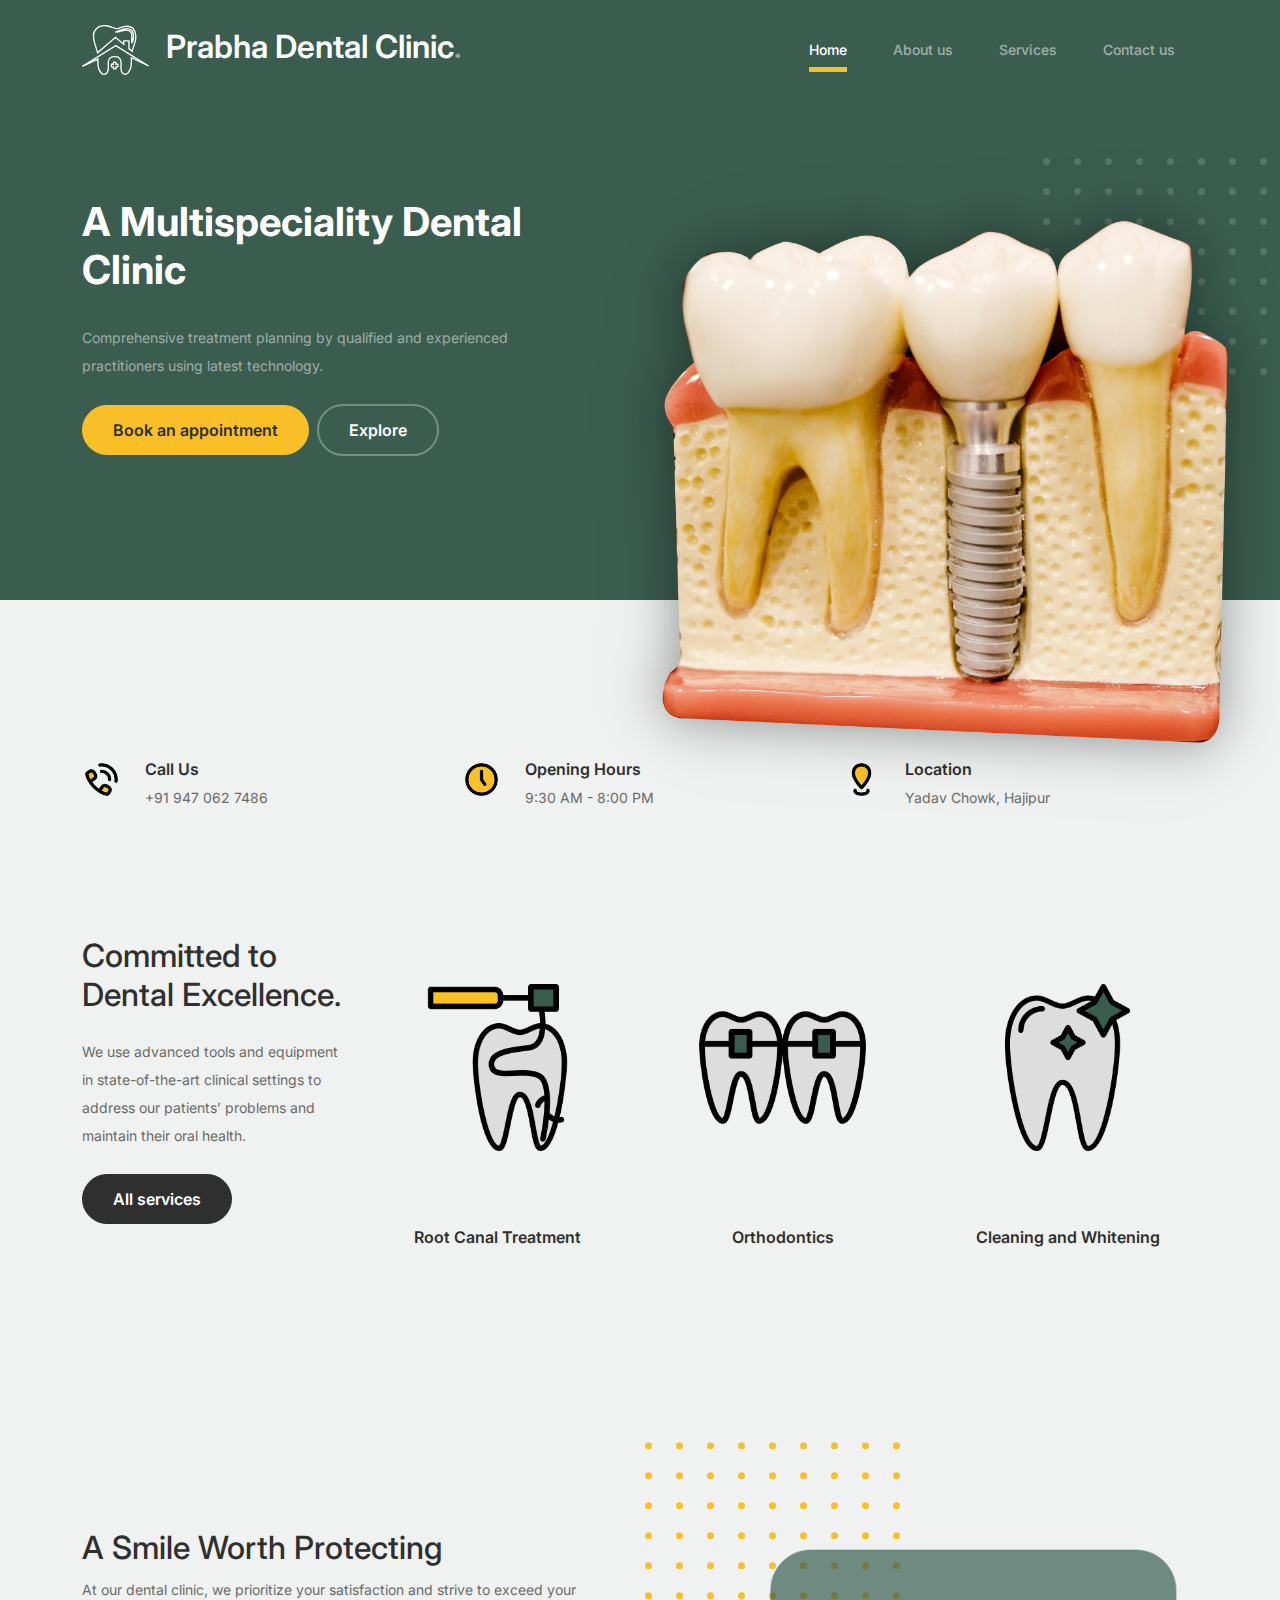
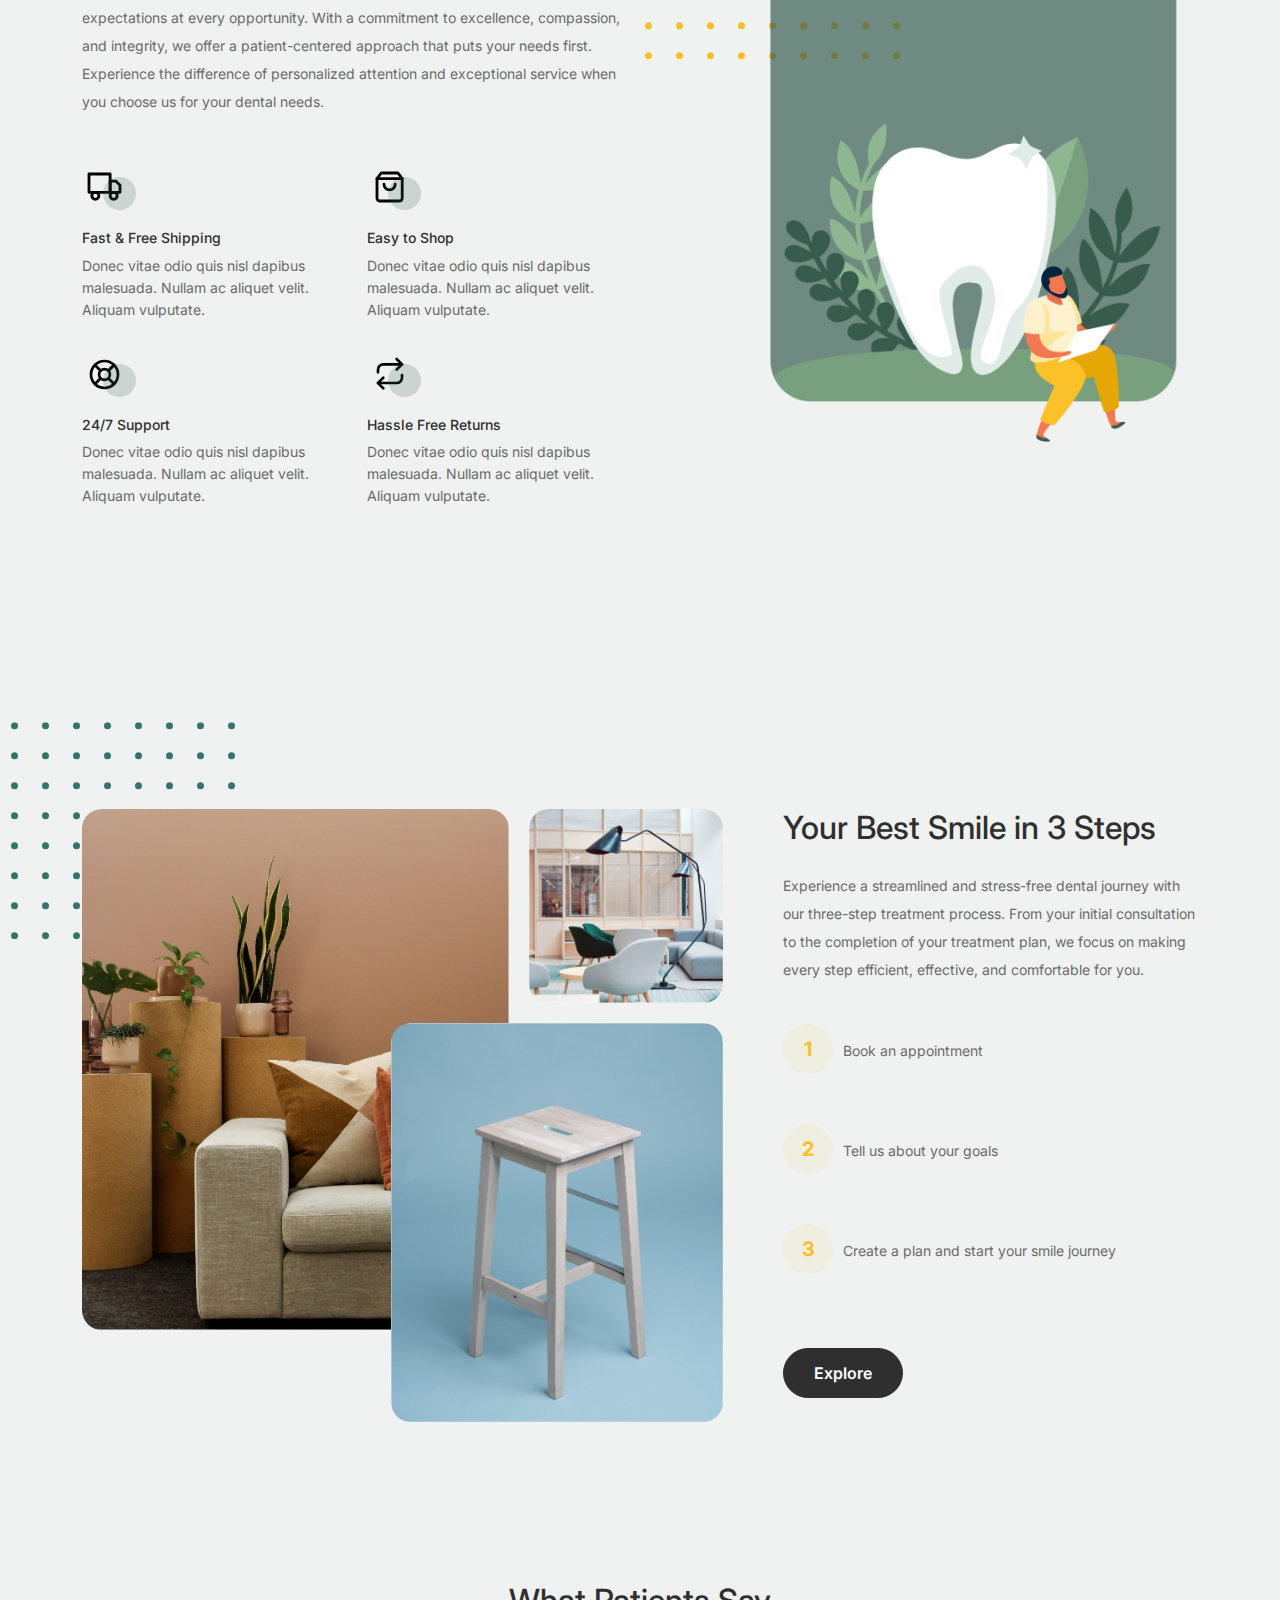
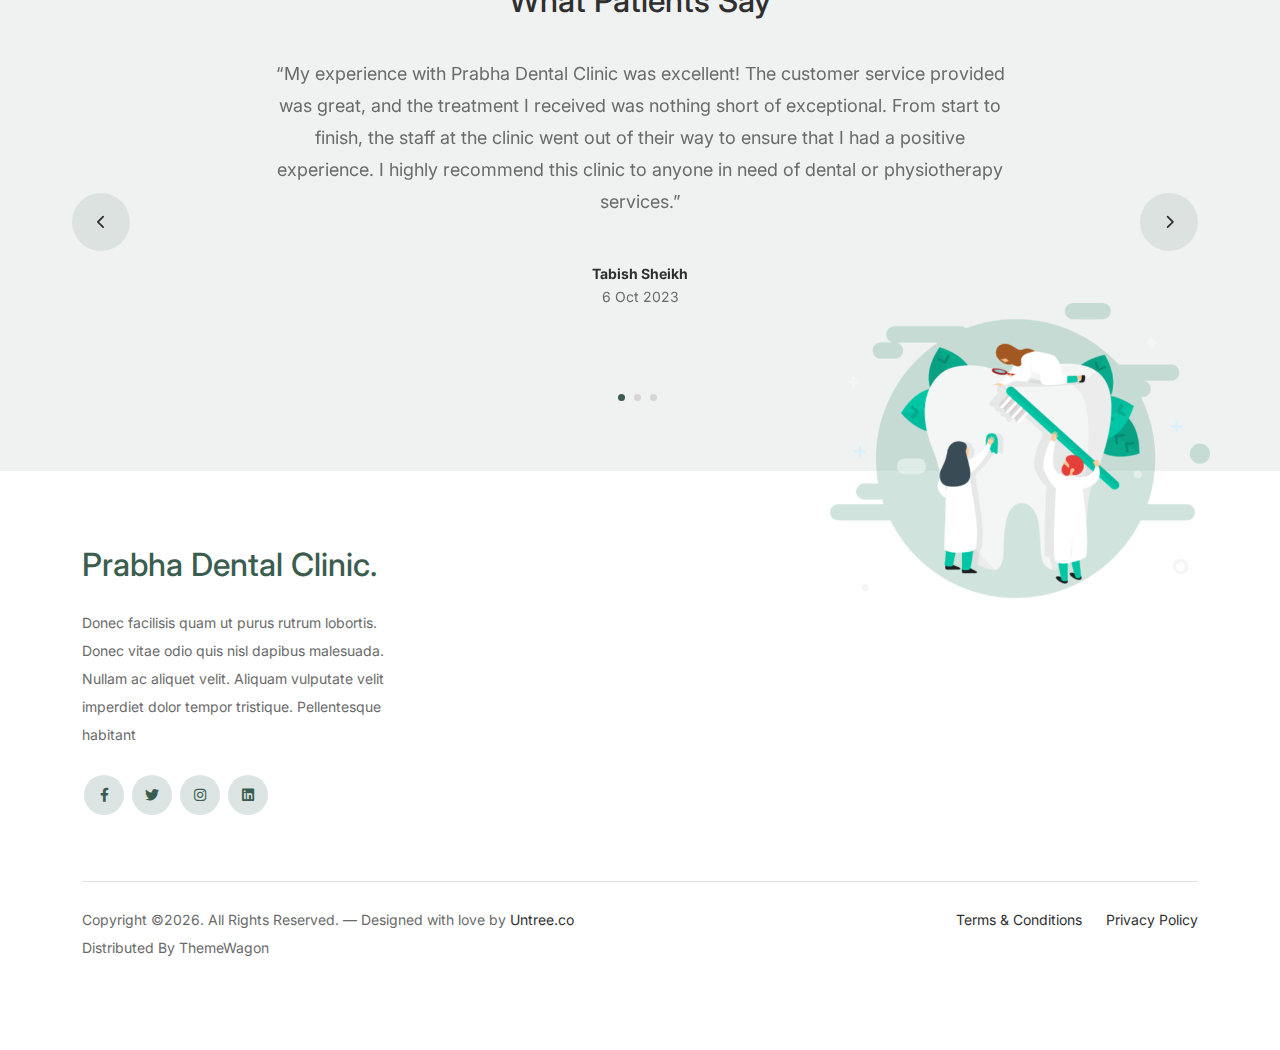
==== index.html @ 134fc7a4 "initial commit" ====
<!-- /*
* Bootstrap 5
* Template Name: Furni
* Template Author: Untree.co
* Template URI: https://untree.co/
* License: https://creativecommons.org/licenses/by/3.0/
*/ -->
<!doctype html>
<html lang="en">
<head>
  <meta charset="utf-8">
  <meta name="viewport" content="width=device-width, initial-scale=1, shrink-to-fit=no">
  <meta name="author" content="Untree.co">
  <link rel="shortcut icon" href="favicon.png">

  <meta name="description" content="" />
  <meta name="keywords" content="bootstrap, bootstrap4" />

		<!-- Bootstrap CSS -->
		<link href="css/bootstrap.min.css" rel="stylesheet">
		<link href="https://cdnjs.cloudflare.com/ajax/libs/font-awesome/6.0.0-beta3/css/all.min.css" rel="stylesheet">
		<link href="css/tiny-slider.css" rel="stylesheet">
		<link href="css/style.css" rel="stylesheet">
		<title>Prabha Dental Clinic, Hajipur </title>
	</head>

	<body>

		<!-- Start Header/Navigation -->
		<nav class="custom-navbar navbar navbar navbar-expand-md navbar-dark bg-dark" arial-label="Furni navigation bar">

			<div class="container">
				<a class="navbar-brand" href="index.html"><img src="images/logo_out.svg"> Prabha Dental Clinic<span>.</span></a>

				<button class="navbar-toggler" type="button" data-bs-toggle="collapse" data-bs-target="#navbarsFurni" aria-controls="navbarsFurni" aria-expanded="false" aria-label="Toggle navigation">
					<span class="navbar-toggler-icon"></span>
				</button>

				<div class="collapse navbar-collapse" id="navbarsFurni">
					<ul class="custom-navbar-nav navbar-nav ms-auto mb-2 mb-md-0">
						<li class="nav-item active">
							<a class="nav-link" href="index.html">Home</a>
						</li>
						<li><a class="nav-link" href="about.html">About us</a></li>
						<li><a class="nav-link" href="services.html">Services</a></li>
						<li><a class="nav-link" href="contact.html">Contact us</a></li>
					</ul>

					<!-- <ul class="custom-navbar-cta navbar-nav mb-2 mb-md-0 ms-5">
						<li><a class="nav-link" href="#"><img src="images/user.svg"></a></li>
						<li><a class="nav-link" href="cart.html"><img src="images/cart.svg"></a></li>
					</ul> -->
				</div>
			</div>
				
		</nav>
		<!-- End Header/Navigation -->

		<!-- Start Hero Section -->
			<div class="hero">
				<div class="container">
					<div class="row justify-content-between">
						<div class="col-lg-5">
							<div class="intro-excerpt">
								<h1>A Multispeciality <span clsas="d-block">Dental Clinic</span></h1>
								<p class="mb-4">Comprehensive treatment planning by qualified and experienced practitioners using latest technology. </p>
								<p><a href="" class="btn btn-secondary me-2">Book an appointment</a><a href="services.html" class="btn btn-white-outline">Explore</a></p>
							</div>
						</div>
						<div class="col-lg-7">
							<div class="hero-img-wrap">
								<img src="images/cover_tooth.png" class="img-fluid">
							</div>
						</div>
					</div>
				</div>
			</div>
		<!-- End Hero Section -->

		<!-- Start Information Section -->
		<div class="information">
			<div class="container">
				<div class="row">
					<div class="col-lg-4">
						<div class="row info-item">
							<div class="col-md-2 icon">
								<img src="images/icons/phone.png" alt="Phone icon" class="img-fluid">
							</div>
							<div class="col-md-6 info">
								<h3>Call Us</h3>
								<p>+91 947 062 7486</p>
							</div>
						</div>
					</div>
					<div class="col-lg-4">
						<div class="row info-item">
							<div class="col-md-2 icon">
								<img src="images/icons/clock.png" alt="Clock icon" class="img-fluid">
							</div>
							<div class="col-md-6 info">
								<h3>Opening Hours</h3>
								<p>9:30 AM - 8:00 PM</p>
							</div>
						</div>
					</div>
					<div class="col-lg-4">
						<div class="row info-item">
							<div class="col-md-2 icon">
								<img src="images/icons/location.png" alt="Location icon" class="img-fluid">
							</div>
							<div class="col-md-6 info">
								<h3>Location</h3>
								<p>Yadav Chowk, Hajipur</p>
							</div>
						</div>
					</div>
				</div>
			</div>
		</div>

		<!-- Start Product Section -->
		<div class="product-section">
			<div class="container">
				<div class="row">

					<!-- Start Column 1 -->
					<div class="col-md-12 col-lg-3 mb-5 mb-lg-0">
						<h2 class="mb-4 section-title">Committed to Dental Excellence.</h2>
						<p class="mb-4">We use advanced tools and equipment in state-of-the-art clinical settings to address our patients’ problems and maintain their oral health. </p>
						<p><a href="shop.html" class="btn">All services</a></p>
					</div> 
					<!-- End Column 1 -->

					<!-- Start Column 2 -->
					<div class="col-12 col-md-4 col-lg-3 mb-5 mb-md-0">
						<a class="product-item" href="cart.html">
							<img src="images/icons/rct.png" class="img-fluid product-thumbnail">
							<h3 class="product-title">Root Canal Treatment</h3>
							<!-- <strong class="product-price">$50.00</strong> -->

							<span class="icon-cross">
								<img src="images/cross.svg" class="img-fluid">
							</span>
						</a>
					</div> 
					<!-- End Column 2 -->

					<!-- Start Column 3 -->
					<div class="col-12 col-md-4 col-lg-3 mb-5 mb-md-0">
						<a class="product-item" href="cart.html">
							<img src="images/icons/orthodontics.png" class="img-fluid product-thumbnail">
							<h3 class="product-title">Orthodontics</h3>
							<!-- <strong class="product-price">$78.00</strong> -->

							<span class="icon-cross">
								<img src="images/cross.svg" class="img-fluid">
							</span>
						</a>
					</div>
					<!-- End Column 3 -->

					<!-- Start Column 4 -->
					<div class="col-12 col-md-4 col-lg-3 mb-5 mb-md-0">
						<a class="product-item" href="cart.html">
							<img src="images/icons/cleaning.png" class="img-fluid product-thumbnail">
							<h3 class="product-title">Cleaning and Whitening</h3>
							<!-- <strong class="product-price">$43.00</strong> -->

							<span class="icon-cross">
								<img src="images/cross.svg" class="img-fluid">
							</span>
						</a>
					</div>
					<!-- End Column 4 -->

				</div>
			</div>
		</div>
		<!-- End Product Section -->

		<!-- Start Why Choose Us Section -->
		<div class="why-choose-section">
			<div class="container">
				<div class="row justify-content-between">
					<div class="col-lg-6">
						<h2 class="section-title">A Smile Worth Protecting</h2>
						<p>At our dental clinic, we prioritize your satisfaction and strive to exceed your expectations at every opportunity. With a commitment to excellence, compassion, and integrity, we offer a patient-centered approach that puts your needs first. Experience the difference of personalized attention and exceptional service when you choose us for your dental needs. </p>

						<div class="row my-5">
							<div class="col-6 col-md-6">
								<div class="feature">
									<div class="icon">
										<img src="images/truck.svg" alt="Image" class="imf-fluid">
									</div>
									<h3>Fast &amp; Free Shipping</h3>
									<p>Donec vitae odio quis nisl dapibus malesuada. Nullam ac aliquet velit. Aliquam vulputate.</p>
								</div>
							</div>

							<div class="col-6 col-md-6">
								<div class="feature">
									<div class="icon">
										<img src="images/bag.svg" alt="Image" class="imf-fluid">
									</div>
									<h3>Easy to Shop</h3>
									<p>Donec vitae odio quis nisl dapibus malesuada. Nullam ac aliquet velit. Aliquam vulputate.</p>
								</div>
							</div>

							<div class="col-6 col-md-6">
								<div class="feature">
									<div class="icon">
										<img src="images/support.svg" alt="Image" class="imf-fluid">
									</div>
									<h3>24/7 Support</h3>
									<p>Donec vitae odio quis nisl dapibus malesuada. Nullam ac aliquet velit. Aliquam vulputate.</p>
								</div>
							</div>

							<div class="col-6 col-md-6">
								<div class="feature">
									<div class="icon">
										<img src="images/return.svg" alt="Image" class="imf-fluid">
									</div>
									<h3>Hassle Free Returns</h3>
									<p>Donec vitae odio quis nisl dapibus malesuada. Nullam ac aliquet velit. Aliquam vulputate.</p>
								</div>
							</div>

						</div>
					</div>

					<div class="col-lg-5">
						<div class="img-wrap">
							<img src="images/sitting.png" alt="Image" class="img-fluid">
						</div>
					</div>

				</div>
			</div>
		</div>
		<!-- End Why Choose Us Section -->

		<!-- Start We Help Section -->
		<div class="we-help-section">
			<div class="container">
				<div class="row justify-content-between">
					<div class="col-lg-7 mb-5 mb-lg-0">
						<div class="imgs-grid">
							<div class="grid grid-1"><img src="images/img-grid-1.jpg" alt="Untree.co"></div>
							<div class="grid grid-2"><img src="images/img-grid-2.jpg" alt="Untree.co"></div>
							<div class="grid grid-3"><img src="images/img-grid-3.jpg" alt="Untree.co"></div>
						</div>
					</div>
					<div class="col-lg-5 ps-lg-5">
						<h2 class="section-title mb-4">Your Best Smile in 3 Steps</h2>
						<p>Experience a streamlined and stress-free dental journey with our three-step treatment process. From your initial consultation to the completion of your treatment plan, we focus on making every step efficient, effective, and comfortable for you. </p>

						<!-- <ul class="list-unstyled list-with-number my-4">
							<li>Donec vitae odio quis nisl dapibus malesuada</li>
							<li>Donec vitae odio quis nisl dapibus malesuada</li>
							<li>Donec vitae odio quis nisl dapibus malesuada</li>
						</ul> -->

						<div class="list-with-number my-4">
							<div>Book an appointment</div>
							<div>Tell us about your goals</div>
							<div>Create a plan and start your smile journey</div>
						  </div>
						<p><a href="#" class="btn">Explore</a></p>
					</div>
				</div>
			</div>
		</div>
		<!-- End We Help Section -->

		<!-- Start Popular Product -->
		<!-- <div class="popular-product">
			<div class="container">
				<div class="row">

					<div class="col-12 col-md-6 col-lg-4 mb-4 mb-lg-0">
						<div class="product-item-sm d-flex">
							<div class="thumbnail">
								<img src="images/product-1.png" alt="Image" class="img-fluid">
							</div>
							<div class="pt-3">
								<h3>Nordic Chair</h3>
								<p>Donec facilisis quam ut purus rutrum lobortis. Donec vitae odio </p>
								<p><a href="#">Read More</a></p>
							</div>
						</div>
					</div>

					<div class="col-12 col-md-6 col-lg-4 mb-4 mb-lg-0">
						<div class="product-item-sm d-flex">
							<div class="thumbnail">
								<img src="images/product-2.png" alt="Image" class="img-fluid">
							</div>
							<div class="pt-3">
								<h3>Kruzo Aero Chair</h3>
								<p>Donec facilisis quam ut purus rutrum lobortis. Donec vitae odio </p>
								<p><a href="#">Read More</a></p>
							</div>
						</div>
					</div>

					<div class="col-12 col-md-6 col-lg-4 mb-4 mb-lg-0">
						<div class="product-item-sm d-flex">
							<div class="thumbnail">
								<img src="images/product-3.png" alt="Image" class="img-fluid">
							</div>
							<div class="pt-3">
								<h3>Ergonomic Chair</h3>
								<p>Donec facilisis quam ut purus rutrum lobortis. Donec vitae odio </p>
								<p><a href="#">Read More</a></p>
							</div>
						</div>
					</div>

				</div>
			</div>
		</div> -->
		<!-- End Popular Product -->

		<!-- Start Testimonial Slider -->
		<div class="testimonial-section">
			<div class="container">
				<div class="row">
					<div class="col-lg-7 mx-auto text-center">
						<h2 class="section-title">What Patients Say</h2>
					</div>
				</div>

				<div class="row justify-content-center">
					<div class="col-lg-12">
						<div class="testimonial-slider-wrap text-center">

							<div id="testimonial-nav">
								<span class="prev" data-controls="prev"><span class="fa fa-chevron-left"></span></span>
								<span class="next" data-controls="next"><span class="fa fa-chevron-right"></span></span>
							</div>

							<div class="testimonial-slider">
								
								<div class="item">
									<div class="row justify-content-center">
										<div class="col-lg-8 mx-auto">

											<div class="testimonial-block text-center">
												<blockquote class="mb-5">
													<p>&ldquo;My experience with Prabha Dental Clinic was excellent! The customer service provided was great, and the treatment I received was nothing short of exceptional. From start to finish, the staff at the clinic went out of their way to ensure that I had a positive experience. I highly recommend this clinic to anyone in need of dental or physiotherapy services.&rdquo;</p>
												</blockquote>

												<div class="author-info">
													<!-- <div class="author-pic">
														<img src="images/person-1.png" alt="Maria Jones" class="img-fluid">
													</div> -->
													<h3 class="font-weight-bold">Tabish Sheikh</h3>
													<span class="position d-block mb-3">6 Oct 2023</span>
												</div>
											</div>

										</div>
									</div>
								</div> 
								<!-- END item -->

								<div class="item">
									<div class="row justify-content-center">
										<div class="col-lg-8 mx-auto">

											<div class="testimonial-block text-center">
												<blockquote class="mb-5">
													<p>&ldquo;One who is in and around hajipur who wish to undergo any kind of dental procedures(whatever the issue may be) can definitely go for Prabha Dental Clinic , Hajipur near yadav chowk. The equipments used are good. They will explain in detail and I went for Dental for teeth fillings,.. the docs are very very patient friendly. They will make you very comfortable. And at last, easy on your pockets. Nominal when compared to others. TRUST AND GO.&rdquo;</p>
												</blockquote>

												<div class="author-info">
													<!-- <div class="author-pic">
														<img src="images/person-1.png" alt="Maria Jones" class="img-fluid">
													</div> -->
													<h3 class="font-weight-bold">Vikash Kunj</h3>
													<span class="position d-block mb-3">26 Nov 2019</span>
												</div>
											</div>

										</div>
									</div>
								</div> 
								<!-- END item -->

								<div class="item">
									<div class="row justify-content-center">
										<div class="col-lg-8 mx-auto">

											<div class="testimonial-block text-center">
												<blockquote class="mb-5">
													<p>&ldquo;I got my orthodontics treatment here. The doctors are very experienced and I got great results. Well maintained with modern equipments.&rdquo;</p>
												</blockquote>

												<div class="author-info">
													<!-- <div class="author-pic">
														<img src="images/person-1.png" alt="Maria Jones" class="img-fluid">
													</div> -->
													<h3 class="font-weight-bold">Ashwani Anand</h3>
													<span class="position d-block mb-3">20 Feb 2020</span>
												</div>
											</div>

										</div>
									</div>
								</div> 
								<!-- END item -->

							</div>

						</div>
					</div>
				</div>
			</div>
		</div>
		<!-- End Testimonial Slider -->

		<!-- Start Footer Section -->
		<footer class="footer-section">
			<div class="container relative">

				<div class="sofa-img">
					<img src="images/footer_tooth.png" alt="Image" class="img-fluid">
				</div>

				<!-- <div class="row">
					<div class="col-lg-8">
						<div class="subscription-form">
							<h3 class="d-flex align-items-center"><span class="me-1"><img src="images/envelope-outline.svg" alt="Image" class="img-fluid"></span><span>Subscribe to Newsletter</span></h3>

							<form action="#" class="row g-3">
								<div class="col-auto">
									<input type="text" class="form-control" placeholder="Enter your name">
								</div>
								<div class="col-auto">
									<input type="email" class="form-control" placeholder="Enter your email">
								</div>
								<div class="col-auto">
									<button class="btn btn-primary">
										<span class="fa fa-paper-plane"></span>
									</button>
								</div>
							</form>

						</div>
					</div>
				</div> -->

				<div class="row g-5 mb-5">
					<div class="col-lg-4">
						<div class="mb-4 footer-logo-wrap"><a href="#" class="footer-logo">Prabha Dental Clinic<span>.</span></a></div>
						<p class="mb-4">Donec facilisis quam ut purus rutrum lobortis. Donec vitae odio quis nisl dapibus malesuada. Nullam ac aliquet velit. Aliquam vulputate velit imperdiet dolor tempor tristique. Pellentesque habitant</p>

						<ul class="list-unstyled custom-social">
							<li><a href="#"><span class="fa fa-brands fa-facebook-f"></span></a></li>
							<li><a href="#"><span class="fa fa-brands fa-twitter"></span></a></li>
							<li><a href="#"><span class="fa fa-brands fa-instagram"></span></a></li>
							<li><a href="#"><span class="fa fa-brands fa-linkedin"></span></a></li>
						</ul>
					</div>

					<!-- <div class="col-lg-8">
						<div class="row links-wrap">
							<div class="col-6 col-sm-6 col-md-3">
								<ul class="list-unstyled">
									<li><a href="#">About us</a></li>
									<li><a href="#">Services</a></li>
									<li><a href="#">Blog</a></li>
									<li><a href="#">Contact us</a></li>
								</ul>
							</div>

							<div class="col-6 col-sm-6 col-md-3">
								<ul class="list-unstyled">
									<li><a href="#">Support</a></li>
									<li><a href="#">Knowledge base</a></li>
									<li><a href="#">Live chat</a></li>
								</ul>
							</div>

							<div class="col-6 col-sm-6 col-md-3">
								<ul class="list-unstyled">
									<li><a href="#">Jobs</a></li>
									<li><a href="#">Our team</a></li>
									<li><a href="#">Leadership</a></li>
									<li><a href="#">Privacy Policy</a></li>
								</ul>
							</div>

							<div class="col-6 col-sm-6 col-md-3">
								<ul class="list-unstyled">
									<li><a href="#">Nordic Chair</a></li>
									<li><a href="#">Kruzo Aero</a></li>
									<li><a href="#">Ergonomic Chair</a></li>
								</ul>
							</div>
						</div>
					</div> -->

				</div>

				<div class="border-top copyright">
					<div class="row pt-4">
						<div class="col-lg-6">
							<p class="mb-2 text-center text-lg-start">Copyright &copy;<script>document.write(new Date().getFullYear());</script>. All Rights Reserved. &mdash; Designed with love by <a href="https://untree.co">Untree.co</a> Distributed By <a hreff="https://themewagon.com">ThemeWagon</a>  <!-- License information: https://untree.co/license/ -->
            </p>
						</div>

						<div class="col-lg-6 text-center text-lg-end">
							<ul class="list-unstyled d-inline-flex ms-auto">
								<li class="me-4"><a href="#">Terms &amp; Conditions</a></li>
								<li><a href="#">Privacy Policy</a></li>
							</ul>
						</div>

					</div>
				</div>

			</div>
		</footer>
		<!-- End Footer Section -->	


		<script src="js/bootstrap.bundle.min.js"></script>
		<script src="js/tiny-slider.js"></script>
		<script src="js/custom.js"></script>
	</body>

</html>
---- css/tiny-slider.css ----
.tns-outer{padding:0 !important}.tns-outer [hidden]{display:none !important}.tns-outer [aria-controls],.tns-outer [data-action]{cursor:pointer}.tns-slider{-webkit-transition:all 0s;-moz-transition:all 0s;transition:all 0s}.tns-slider>.tns-item{-webkit-box-sizing:border-box;-moz-box-sizing:border-box;box-sizing:border-box}.tns-horizontal.tns-subpixel{white-space:nowrap}.tns-horizontal.tns-subpixel>.tns-item{display:inline-block;vertical-align:top;white-space:normal}.tns-horizontal.tns-no-subpixel:after{content:'';display:table;clear:both}.tns-horizontal.tns-no-subpixel>.tns-item{float:left}.tns-horizontal.tns-carousel.tns-no-subpixel>.tns-item{margin-right:-100%}.tns-no-calc{position:relative;left:0}.tns-gallery{position:relative;left:0;min-height:1px}.tns-gallery>.tns-item{position:absolute;left:-100%;-webkit-transition:transform 0s, opacity 0s;-moz-transition:transform 0s, opacity 0s;transition:transform 0s, opacity 0s}.tns-gallery>.tns-slide-active{position:relative;left:auto !important}.tns-gallery>.tns-moving{-webkit-transition:all 0.25s;-moz-transition:all 0.25s;transition:all 0.25s}.tns-autowidth{display:inline-block}.tns-lazy-img{-webkit-transition:opacity 0.6s;-moz-transition:opacity 0.6s;transition:opacity 0.6s;opacity:0.6}.tns-lazy-img.tns-complete{opacity:1}.tns-ah{-webkit-transition:height 0s;-moz-transition:height 0s;transition:height 0s}.tns-ovh{overflow:hidden}.tns-visually-hidden{position:absolute;left:-10000em}.tns-transparent{opacity:0;visibility:hidden}.tns-fadeIn{opacity:1;filter:alpha(opacity=100);z-index:0}.tns-normal,.tns-fadeOut{opacity:0;filter:alpha(opacity=0);z-index:-1}.tns-vpfix{white-space:nowrap}.tns-vpfix>div,.tns-vpfix>li{display:inline-block}.tns-t-subp2{margin:0 auto;width:310px;position:relative;height:10px;overflow:hidden}.tns-t-ct{width:2333.3333333%;width:-webkit-calc(100% * 70 / 3);width:-moz-calc(100% * 70 / 3);width:calc(100% * 70 / 3);position:absolute;right:0}.tns-t-ct:after{content:'';display:table;clear:both}.tns-t-ct>div{width:1.4285714%;width:-webkit-calc(100% / 70);width:-moz-calc(100% / 70);width:calc(100% / 70);height:10px;float:left}

/*# sourceMappingURL=sourcemaps/tiny-slider.css.map */
---- css/style.css ----
/*
* Template Name: UntreeStore
* Template Author: Untree.co
* Author URI: https://untree.co/
* License: https://creativecommons.org/licenses/by/3.0/
*/
@import url("https://fonts.googleapis.com/css2?family=Inter:wght@400;500;600;700;800&display=swap");
body {
  overflow-x: hidden;
  position: relative; }

body {
  font-family: "Inter", sans-serif;
  font-weight: 400;
  line-height: 28px;
  color: #6a6a6a;
  font-size: 14px;
  background-color: #eff2f1; }

a {
  text-decoration: none;
  -webkit-transition: .3s all ease;
  -o-transition: .3s all ease;
  transition: .3s all ease;
  color: #2f2f2f;
  text-decoration: underline; }
  a:hover {
    color: #2f2f2f;
    text-decoration: none; }
  a.more {
    font-weight: 600; }

.custom-navbar {
  background: #3b5d50 !important;
  padding-top: 20px;
  padding-bottom: 20px; }
  .custom-navbar .navbar-brand {
    font-size: 32px;
    font-weight: 600; }
    .custom-navbar .navbar-brand > img{
      max-height: 50px;
      margin-right: 10px; }
    .custom-navbar .navbar-brand > span {
      opacity: .4; }
  .custom-navbar .navbar-toggler {
    border-color: transparent; }
    .custom-navbar .navbar-toggler:active, .custom-navbar .navbar-toggler:focus {
      -webkit-box-shadow: none;
      box-shadow: none;
      outline: none; }
  @media (min-width: 992px) {
    .custom-navbar .custom-navbar-nav li {
      margin-left: 15px;
      margin-right: 15px; } }
  .custom-navbar .custom-navbar-nav li a {
    font-weight: 500;
    color: #ffffff !important;
    opacity: .5;
    -webkit-transition: .3s all ease;
    -o-transition: .3s all ease;
    transition: .3s all ease;
    position: relative; }
    @media (min-width: 768px) {
      .custom-navbar .custom-navbar-nav li a:before {
        content: "";
        position: absolute;
        bottom: 0;
        left: 8px;
        right: 8px;
        background: #f9bf29;
        height: 5px;
        opacity: 1;
        visibility: visible;
        width: 0;
        -webkit-transition: .15s all ease-out;
        -o-transition: .15s all ease-out;
        transition: .15s all ease-out; } }
    .custom-navbar .custom-navbar-nav li a:hover {
      opacity: 1; }
      .custom-navbar .custom-navbar-nav li a:hover:before {
        width: calc(100% - 16px); }
  .custom-navbar .custom-navbar-nav li.active a {
    opacity: 1; }
    .custom-navbar .custom-navbar-nav li.active a:before {
      width: calc(100% - 16px); }
  .custom-navbar .custom-navbar-cta {
    margin-left: 0 !important;
    -webkit-box-orient: horizontal;
    -webkit-box-direction: normal;
    -ms-flex-direction: row;
    flex-direction: row; }
    @media (min-width: 768px) {
      .custom-navbar .custom-navbar-cta {
        margin-left: 40px !important; } }
    .custom-navbar .custom-navbar-cta li {
      margin-left: 0px;
      margin-right: 0px; }
      .custom-navbar .custom-navbar-cta li:first-child {
        margin-right: 20px; }

.hero {
  background: #3b5d50;
  padding: calc(4rem - 30px) 0 0rem 0; }
  @media (min-width: 768px) {
    .hero {
      padding: calc(4rem - 30px) 0 4rem 0; } }
  @media (min-width: 992px) {
    .hero {
      padding: calc(8rem - 30px) 0 8rem 0; } }
  .hero .intro-excerpt {
    position: relative;
    z-index: 4; }
    @media (min-width: 992px) {
      .hero .intro-excerpt {
        max-width: 450px; } }
  .hero h1 {
    font-weight: 700;
    color: #ffffff;
    margin-bottom: 30px; }
    @media (min-width: 1400px) {
      .hero h1 {
        font-size: 54px; } }
  .hero p {
    color: rgba(255, 255, 255, 0.5);
    margin-botom: 30px; }
  .hero .hero-img-wrap {
    position: relative; }
    .hero .hero-img-wrap img {
      position: relative;
      top: 0px;
      right: 0px;
      z-index: 2;
      max-width: 780px;
      left: -20px; }
      @media (min-width: 768px) {
        .hero .hero-img-wrap img {
          right: 0px;
          left: -100px; } }
      @media (min-width: 992px) {
        .hero .hero-img-wrap img {
          left: 0px;
          top: -80px;
          position: absolute;
          right: -50px; } }
      @media (min-width: 1200px) {
        .hero .hero-img-wrap img {
          left: 0px;
          top: -80px;
          right: -100px; } }
    .hero .hero-img-wrap:after {
      content: "";
      position: absolute;
      width: 255px;
      height: 217px;
      background-image: url("../images/dots-light.svg");
      background-size: contain;
      background-repeat: no-repeat;
      right: -100px;
      top: -0px; }
      @media (min-width: 1200px) {
        .hero .hero-img-wrap:after {
          top: -40px; } }

.btn {
  font-weight: 600;
  padding: 12px 30px;
  border-radius: 30px;
  color: #ffffff;
  background: #2f2f2f;
  border-color: #2f2f2f; }
  .btn:hover {
    color: #ffffff;
    background: #222222;
    border-color: #222222; }
  .btn:active, .btn:focus {
    outline: none !important;
    -webkit-box-shadow: none;
    box-shadow: none; }
  .btn.btn-primary {
    background: #3b5d50;
    border-color: #3b5d50; }
    .btn.btn-primary:hover {
      background: #314d43;
      border-color: #314d43; }
  .btn.btn-secondary {
    color: #2f2f2f;
    background: #f9bf29;
    border-color: #f9bf29; }
    .btn.btn-secondary:hover {
      background: #f8b810;
      border-color: #f8b810; }
  .btn.btn-white-outline {
    background: transparent;
    border-width: 2px;
    border-color: rgba(255, 255, 255, 0.3); }
    .btn.btn-white-outline:hover {
      border-color: white;
      color: #ffffff; }

.section-title {
  color: #2f2f2f; }

.product-section {
  padding: 7rem 0; }
  .product-section .product-item {
    text-align: center;
    text-decoration: none;
    display: block;
    position: relative;
    padding-bottom: 50px;
    cursor: pointer; }
    .product-section .product-item .product-thumbnail {
      margin-bottom: 30px;
      position: relative;
      top: 0;
      -webkit-transition: .3s all ease;
      -o-transition: .3s all ease;
      transition: .3s all ease; }
    .product-section .product-item h3 {
      font-weight: 600;
      font-size: 16px; }
    .product-section .product-item strong {
      font-weight: 800 !important;
      font-size: 18px !important; }
    .product-section .product-item h3, .product-section .product-item strong {
      color: #2f2f2f;
      text-decoration: none; }
    .product-section .product-item .icon-cross {
      position: absolute;
      width: 35px;
      height: 35px;
      display: inline-block;
      background: #2f2f2f;
      bottom: 15px;
      left: 50%;
      -webkit-transform: translateX(-50%);
      -ms-transform: translateX(-50%);
      transform: translateX(-50%);
      margin-bottom: -17.5px;
      border-radius: 50%;
      opacity: 0;
      visibility: hidden;
      -webkit-transition: .3s all ease;
      -o-transition: .3s all ease;
      transition: .3s all ease; }
      .product-section .product-item .icon-cross img {
        position: absolute;
        left: 50%;
        top: 50%;
        -webkit-transform: translate(-50%, -50%);
        -ms-transform: translate(-50%, -50%);
        transform: translate(-50%, -50%); }
    .product-section .product-item:before {
      bottom: 0;
      left: 0;
      right: 0;
      position: absolute;
      content: "";
      background: #dce5e4;
      height: 0%;
      z-index: -1;
      border-radius: 10px;
      -webkit-transition: .3s all ease;
      -o-transition: .3s all ease;
      transition: .3s all ease; }
    .product-section .product-item:hover .product-thumbnail {
      top: -25px; }
    .product-section .product-item:hover .icon-cross {
      bottom: 0;
      opacity: 1;
      visibility: visible; }
    .product-section .product-item:hover:before {
      height: 70%; }

.why-choose-section {
  padding: 7rem 0; }
  .why-choose-section .img-wrap {
    position: relative; }
    .why-choose-section .img-wrap:before {
      position: absolute;
      content: "";
      width: 255px;
      height: 217px;
      background-image: url("../images/dots-yellow.svg");
      background-repeat: no-repeat;
      background-size: contain;
      -webkit-transform: translate(-40%, -40%);
      -ms-transform: translate(-40%, -40%);
      transform: translate(-40%, -40%);
      z-index: -1; }
    .why-choose-section .img-wrap img {
      border-radius: 20px; }

.feature {
  margin-bottom: 30px; }
  .feature .icon {
    display: inline-block;
    position: relative;
    margin-bottom: 20px; }
    .feature .icon:before {
      content: "";
      width: 33px;
      height: 33px;
      position: absolute;
      background: rgba(59, 93, 80, 0.2);
      border-radius: 50%;
      right: -8px;
      bottom: 0; }
  .feature h3 {
    font-size: 14px;
    color: #2f2f2f; }
  .feature p {
    font-size: 14px;
    line-height: 22px;
    color: #6a6a6a; }

.we-help-section {
  padding: 7rem 0; }
  .we-help-section .imgs-grid {
    display: -ms-grid;
    display: grid;
    -ms-grid-columns: (1fr)[27];
    grid-template-columns: repeat(27, 1fr);
    position: relative; }
    .we-help-section .imgs-grid:before {
      position: absolute;
      content: "";
      width: 255px;
      height: 217px;
      background-image: url("../images/dots-green.svg");
      background-size: contain;
      background-repeat: no-repeat;
      -webkit-transform: translate(-40%, -40%);
      -ms-transform: translate(-40%, -40%);
      transform: translate(-40%, -40%);
      z-index: -1; }
    .we-help-section .imgs-grid .grid {
      position: relative; }
      .we-help-section .imgs-grid .grid img {
        border-radius: 20px;
        max-width: 100%; }
      .we-help-section .imgs-grid .grid.grid-1 {
        -ms-grid-column: 1;
        -ms-grid-column-span: 18;
        grid-column: 1 / span 18;
        -ms-grid-row: 1;
        -ms-grid-row-span: 27;
        grid-row: 1 / span 27; }
      .we-help-section .imgs-grid .grid.grid-2 {
        -ms-grid-column: 19;
        -ms-grid-column-span: 27;
        grid-column: 19 / span 27;
        -ms-grid-row: 1;
        -ms-grid-row-span: 5;
        grid-row: 1 / span 5;
        padding-left: 20px; }
      .we-help-section .imgs-grid .grid.grid-3 {
        -ms-grid-column: 14;
        -ms-grid-column-span: 16;
        grid-column: 14 / span 16;
        -ms-grid-row: 6;
        -ms-grid-row-span: 27;
        grid-row: 6 / span 27;
        padding-top: 20px; }

.custom-list {
  width: 100%; }
  .custom-list li {
    display: inline-block;
    width: calc(50% - 20px);
    margin-bottom: 12px;
    line-height: 1.5;
    position: relative;
    padding-left: 20px; }
    .custom-list li:before {
      content: "";
      width: 8px;
      height: 8px;
      border-radius: 50%;
      border: 2px solid #3b5d50;
      position: absolute;
      left: 0;
      top: 8px; }


.list-with-number {
  counter-reset: list-number;
  padding-bottom: 40px;
}
.list-with-number div {
  margin-top: 40px;
}
.list-with-number div:before {
  counter-increment: list-number;
  content: counter(list-number);
  
  margin-right: 10px;
  margin-bottom:10px;
  width:50px;
  height:50px;
  display:inline-flex;
  align-items:center;
  justify-content: center;
  font-size:20px;
  font-weight: bold;
  background-color:#f9c02715;
  border-radius:50%;
  color:#f9c027;
}

.information {
  padding: 10rem 0 0 0; }
  .information .info-item {
    /* text-align: left; */
    /* align-items:center; */}
    .information .info-item .icon {
      max-width: 80px; }
    .information .info-item .info {
      width: calc(90% - 80px);}
      .information .info-item .info h3 {
        font-size: 16px;
        font-weight: 600;
         color: #2f2f2f; }
      .information .info-item .info p {
        font-size: 14px;
        line-height: 22px;
        color: #6a6a6a; 
      }


.popular-product {
  padding: 0 0 7rem 0; }
  .popular-product .product-item-sm h3 {
    font-size: 14px;
    font-weight: 700;
    color: #2f2f2f; }
  .popular-product .product-item-sm a {
    text-decoration: none;
    color: #2f2f2f;
    -webkit-transition: .3s all ease;
    -o-transition: .3s all ease;
    transition: .3s all ease; }
    .popular-product .product-item-sm a:hover {
      color: rgba(47, 47, 47, 0.5); }
  .popular-product .product-item-sm p {
    line-height: 1.4;
    margin-bottom: 10px;
    font-size: 14px; }
  .popular-product .product-item-sm .thumbnail {
    margin-right: 10px;
    -webkit-box-flex: 0;
    -ms-flex: 0 0 120px;
    flex: 0 0 120px;
    position: relative; }
    .popular-product .product-item-sm .thumbnail:before {
      content: "";
      position: absolute;
      border-radius: 20px;
      background: #dce5e4;
      width: 98px;
      height: 98px;
      top: 50%;
      left: 50%;
      -webkit-transform: translate(-50%, -50%);
      -ms-transform: translate(-50%, -50%);
      transform: translate(-50%, -50%);
      z-index: -1; }

.testimonial-section {
  padding: 3rem 0 7rem 0; }

.testimonial-slider-wrap {
  position: relative; }
  .testimonial-slider-wrap .tns-inner {
    padding-top: 30px; }
  .testimonial-slider-wrap .item .testimonial-block blockquote {
    font-size: 16px; }
    @media (min-width: 768px) {
      .testimonial-slider-wrap .item .testimonial-block blockquote {
        line-height: 32px;
        font-size: 18px; } }
  .testimonial-slider-wrap .item .testimonial-block .author-info .author-pic {
    margin-bottom: 20px; }
    .testimonial-slider-wrap .item .testimonial-block .author-info .author-pic img {
      max-width: 80px;
      border-radius: 50%; }
  .testimonial-slider-wrap .item .testimonial-block .author-info h3 {
    font-size: 14px;
    font-weight: 700;
    color: #2f2f2f;
    margin-bottom: 0; }
  .testimonial-slider-wrap #testimonial-nav {
    position: absolute;
    top: 50%;
    z-index: 99;
    width: 100%;
    display: none; }
    @media (min-width: 768px) {
      .testimonial-slider-wrap #testimonial-nav {
        display: block; } }
    .testimonial-slider-wrap #testimonial-nav > span {
      cursor: pointer;
      position: absolute;
      width: 58px;
      height: 58px;
      line-height: 58px;
      border-radius: 50%;
      background: rgba(59, 93, 80, 0.1);
      color: #2f2f2f;
      -webkit-transition: .3s all ease;
      -o-transition: .3s all ease;
      transition: .3s all ease; }
      .testimonial-slider-wrap #testimonial-nav > span:hover {
        background: #3b5d50;
        color: #ffffff; }
    .testimonial-slider-wrap #testimonial-nav .prev {
      left: -10px; }
    .testimonial-slider-wrap #testimonial-nav .next {
      right: 0; }
  .testimonial-slider-wrap .tns-nav {
    position: absolute;
    bottom: -50px;
    left: 50%;
    -webkit-transform: translateX(-50%);
    -ms-transform: translateX(-50%);
    transform: translateX(-50%); }
    .testimonial-slider-wrap .tns-nav button {
      background: none;
      border: none;
      display: inline-block;
      position: relative;
      width: 0 !important;
      height: 7px !important;
      margin: 2px; }
      .testimonial-slider-wrap .tns-nav button:active, .testimonial-slider-wrap .tns-nav button:focus, .testimonial-slider-wrap .tns-nav button:hover {
        outline: none;
        -webkit-box-shadow: none;
        box-shadow: none;
        background: none; }
      .testimonial-slider-wrap .tns-nav button:before {
        display: block;
        width: 7px;
        height: 7px;
        left: 0;
        top: 0;
        position: absolute;
        content: "";
        border-radius: 50%;
        -webkit-transition: .3s all ease;
        -o-transition: .3s all ease;
        transition: .3s all ease;
        background-color: #d6d6d6; }
      .testimonial-slider-wrap .tns-nav button:hover:before, .testimonial-slider-wrap .tns-nav button.tns-nav-active:before {
        background-color: #3b5d50; }

.before-footer-section {
  padding: 7rem 0 12rem 0 !important; }

.blog-section {
  padding: 7rem 0 12rem 0; }
  .blog-section .post-entry a {
    text-decoration: none; }
  .blog-section .post-entry .post-thumbnail {
    display: block;
    margin-bottom: 20px; }
    .blog-section .post-entry .post-thumbnail img {
      border-radius: 20px;
      -webkit-transition: .3s all ease;
      -o-transition: .3s all ease;
      transition: .3s all ease; }
  .blog-section .post-entry .post-content-entry {
    padding-left: 15px;
    padding-right: 15px; }
    .blog-section .post-entry .post-content-entry h3 {
      font-size: 16px;
      margin-bottom: 0;
      font-weight: 600;
      margin-bottom: 7px; }
    .blog-section .post-entry .post-content-entry .meta {
      font-size: 14px; }
      .blog-section .post-entry .post-content-entry .meta a {
        font-weight: 600; }
  .blog-section .post-entry:hover .post-thumbnail img, .blog-section .post-entry:focus .post-thumbnail img {
    opacity: .7; }

.footer-section {
  padding: 80px 0;
  background: #ffffff; }
  .footer-section .relative {
    position: relative; }
  .footer-section a {
    text-decoration: none;
    color: #2f2f2f;
    -webkit-transition: .3s all ease;
    -o-transition: .3s all ease;
    transition: .3s all ease; }
    .footer-section a:hover {
      color: rgba(47, 47, 47, 0.5); }
  .footer-section .subscription-form {
    margin-bottom: 40px;
    position: relative;
    z-index: 2;
    margin-top: 100px; }
    @media (min-width: 992px) {
      .footer-section .subscription-form {
        margin-top: 0px;
        margin-bottom: 80px; } }
    .footer-section .subscription-form h3 {
      font-size: 18px;
      font-weight: 500;
      color: #3b5d50; }
    .footer-section .subscription-form .form-control {
      height: 50px;
      border-radius: 10px;
      font-family: "Inter", sans-serif; }
      .footer-section .subscription-form .form-control:active, .footer-section .subscription-form .form-control:focus {
        outline: none;
        -webkit-box-shadow: none;
        box-shadow: none;
        border-color: #3b5d50;
        -webkit-box-shadow: 0 1px 4px 0 rgba(0, 0, 0, 0.2);
        box-shadow: 0 1px 4px 0 rgba(0, 0, 0, 0.2); }
      .footer-section .subscription-form .form-control::-webkit-input-placeholder {
        font-size: 14px; }
      .footer-section .subscription-form .form-control::-moz-placeholder {
        font-size: 14px; }
      .footer-section .subscription-form .form-control:-ms-input-placeholder {
        font-size: 14px; }
      .footer-section .subscription-form .form-control:-moz-placeholder {
        font-size: 14px; }
    .footer-section .subscription-form .btn {
      border-radius: 10px !important; }
  .footer-section .sofa-img {
    position: absolute;
    top: -200px;
    z-index: 1;
    right: 0; }
    .footer-section .sofa-img img {
      max-width: 380px; }
  .footer-section .links-wrap {
    margin-top: 0px; }
    @media (min-width: 992px) {
      .footer-section .links-wrap {
        margin-top: 54px; } }
    .footer-section .links-wrap ul li {
      margin-bottom: 10px; }
  .footer-section .footer-logo-wrap .footer-logo {
    font-size: 32px;
    font-weight: 500;
    text-decoration: none;
    color: #3b5d50; }
  .footer-section .custom-social li {
    margin: 2px;
    display: inline-block; }
    .footer-section .custom-social li a {
      width: 40px;
      height: 40px;
      text-align: center;
      line-height: 40px;
      display: inline-block;
      background: #dce5e4;
      color: #3b5d50;
      border-radius: 50%; }
      .footer-section .custom-social li a:hover {
        background: #3b5d50;
        color: #ffffff; }
  .footer-section .border-top {
    border-color: #dce5e4; }
    .footer-section .border-top.copyright {
      font-size: 14px !important; }

.untree_co-section {
  padding: 7rem 0; }

.form-control {
  height: 50px;
  border-radius: 10px;
  font-family: "Inter", sans-serif; }
  .form-control:active, .form-control:focus {
    outline: none;
    -webkit-box-shadow: none;
    box-shadow: none;
    border-color: #3b5d50;
    -webkit-box-shadow: 0 1px 4px 0 rgba(0, 0, 0, 0.2);
    box-shadow: 0 1px 4px 0 rgba(0, 0, 0, 0.2); }
  .form-control::-webkit-input-placeholder {
    font-size: 14px; }
  .form-control::-moz-placeholder {
    font-size: 14px; }
  .form-control:-ms-input-placeholder {
    font-size: 14px; }
  .form-control:-moz-placeholder {
    font-size: 14px; }

.service {
  line-height: 1.5; }
  .service .service-icon {
    border-radius: 10px;
    -webkit-box-flex: 0;
    -ms-flex: 0 0 50px;
    flex: 0 0 50px;
    height: 50px;
    line-height: 50px;
    text-align: center;
    background: #3b5d50;
    margin-right: 20px;
    color: #ffffff; }

textarea {
  height: auto !important; }

.site-blocks-table {
  overflow: auto; }
  .site-blocks-table .product-thumbnail {
    width: 200px; }
  .site-blocks-table .btn {
    padding: 2px 10px; }
  .site-blocks-table thead th {
    padding: 30px;
    text-align: center;
    border-width: 0px !important;
    vertical-align: middle;
    color: rgba(0, 0, 0, 0.8);
    font-size: 18px; }
  .site-blocks-table td {
    padding: 20px;
    text-align: center;
    vertical-align: middle;
    color: rgba(0, 0, 0, 0.8); }
  .site-blocks-table tbody tr:first-child td {
    border-top: 1px solid #3b5d50 !important; }
  .site-blocks-table .btn {
    background: none !important;
    color: #000000;
    border: none;
    height: auto !important; }

.site-block-order-table th {
  border-top: none !important;
  border-bottom-width: 1px !important; }

.site-block-order-table td, .site-block-order-table th {
  color: #000000; }

.couponcode-wrap input {
  border-radius: 10px !important; }

.text-primary {
  color: #3b5d50 !important; }

.thankyou-icon {
  position: relative;
  color: #3b5d50; }
  .thankyou-icon:before {
    position: absolute;
    content: "";
    width: 50px;
    height: 50px;
    border-radius: 50%;
    background: rgba(59, 93, 80, 0.2); }
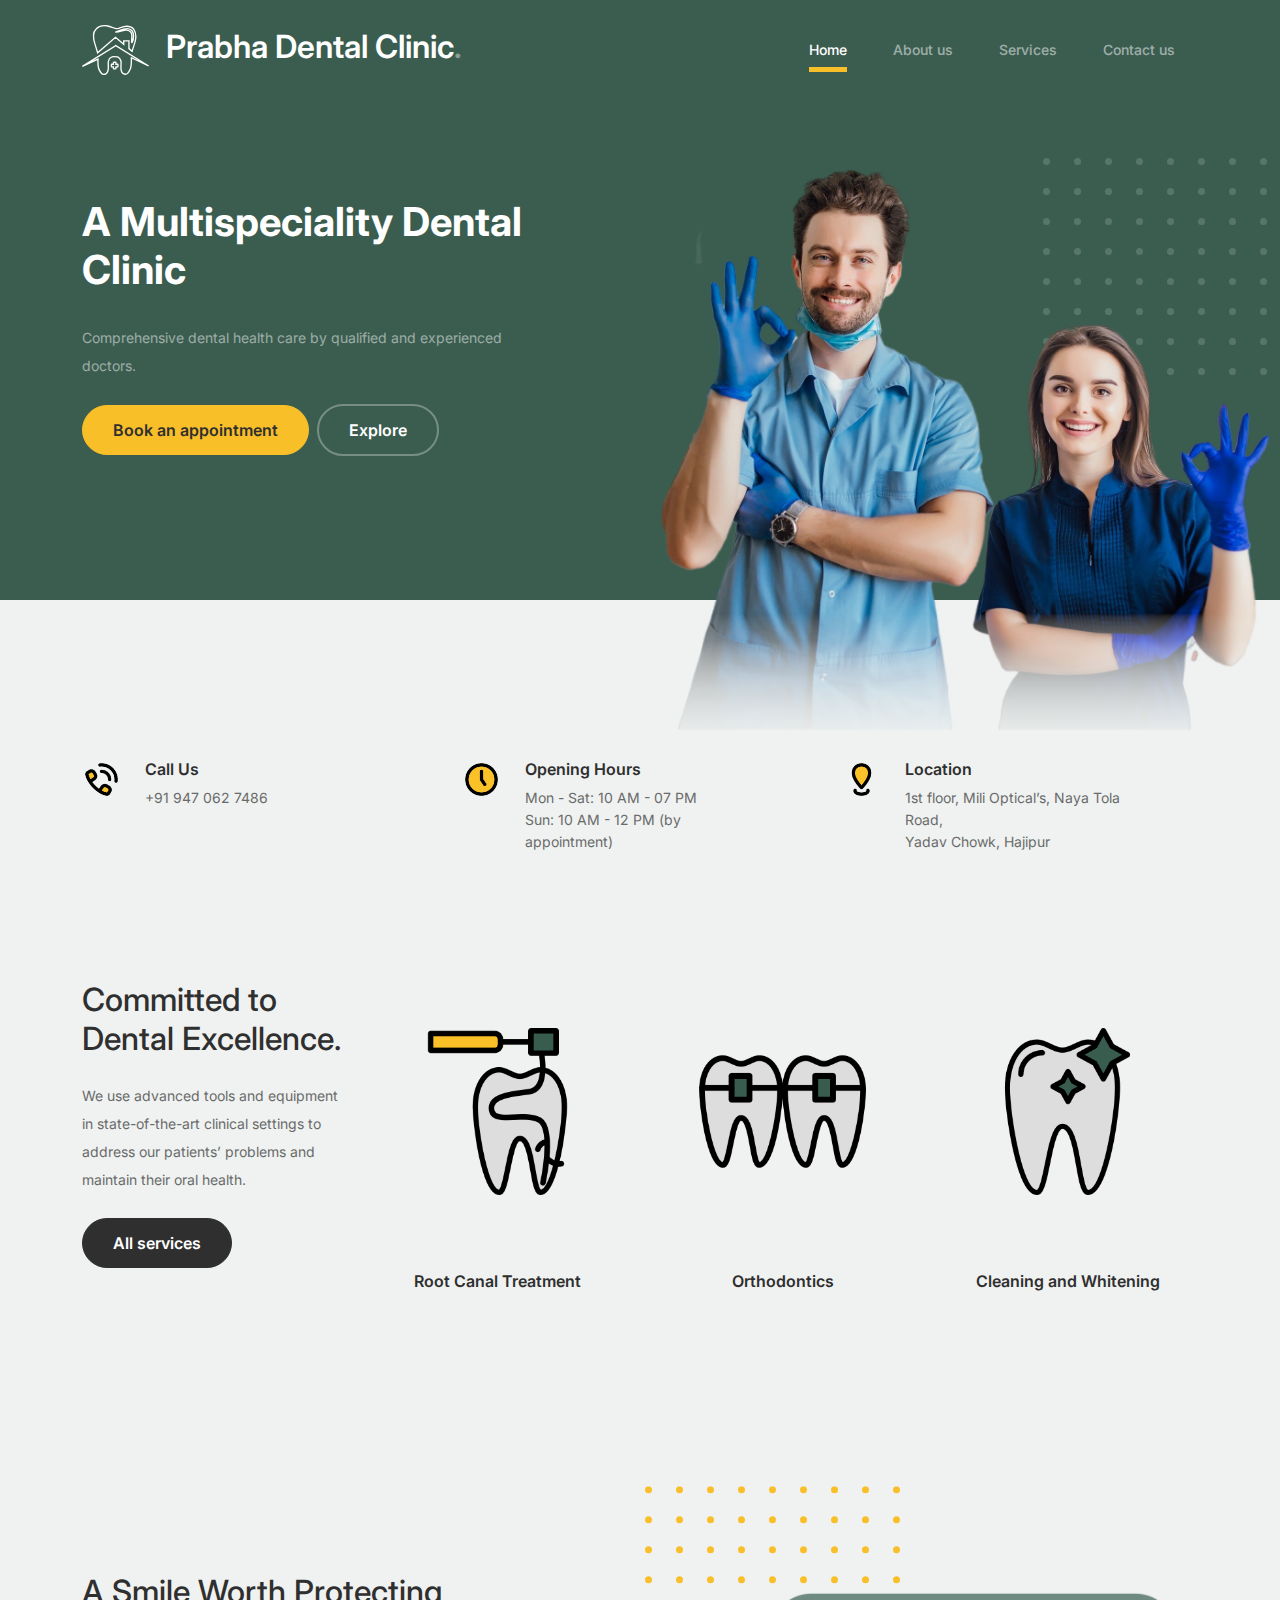
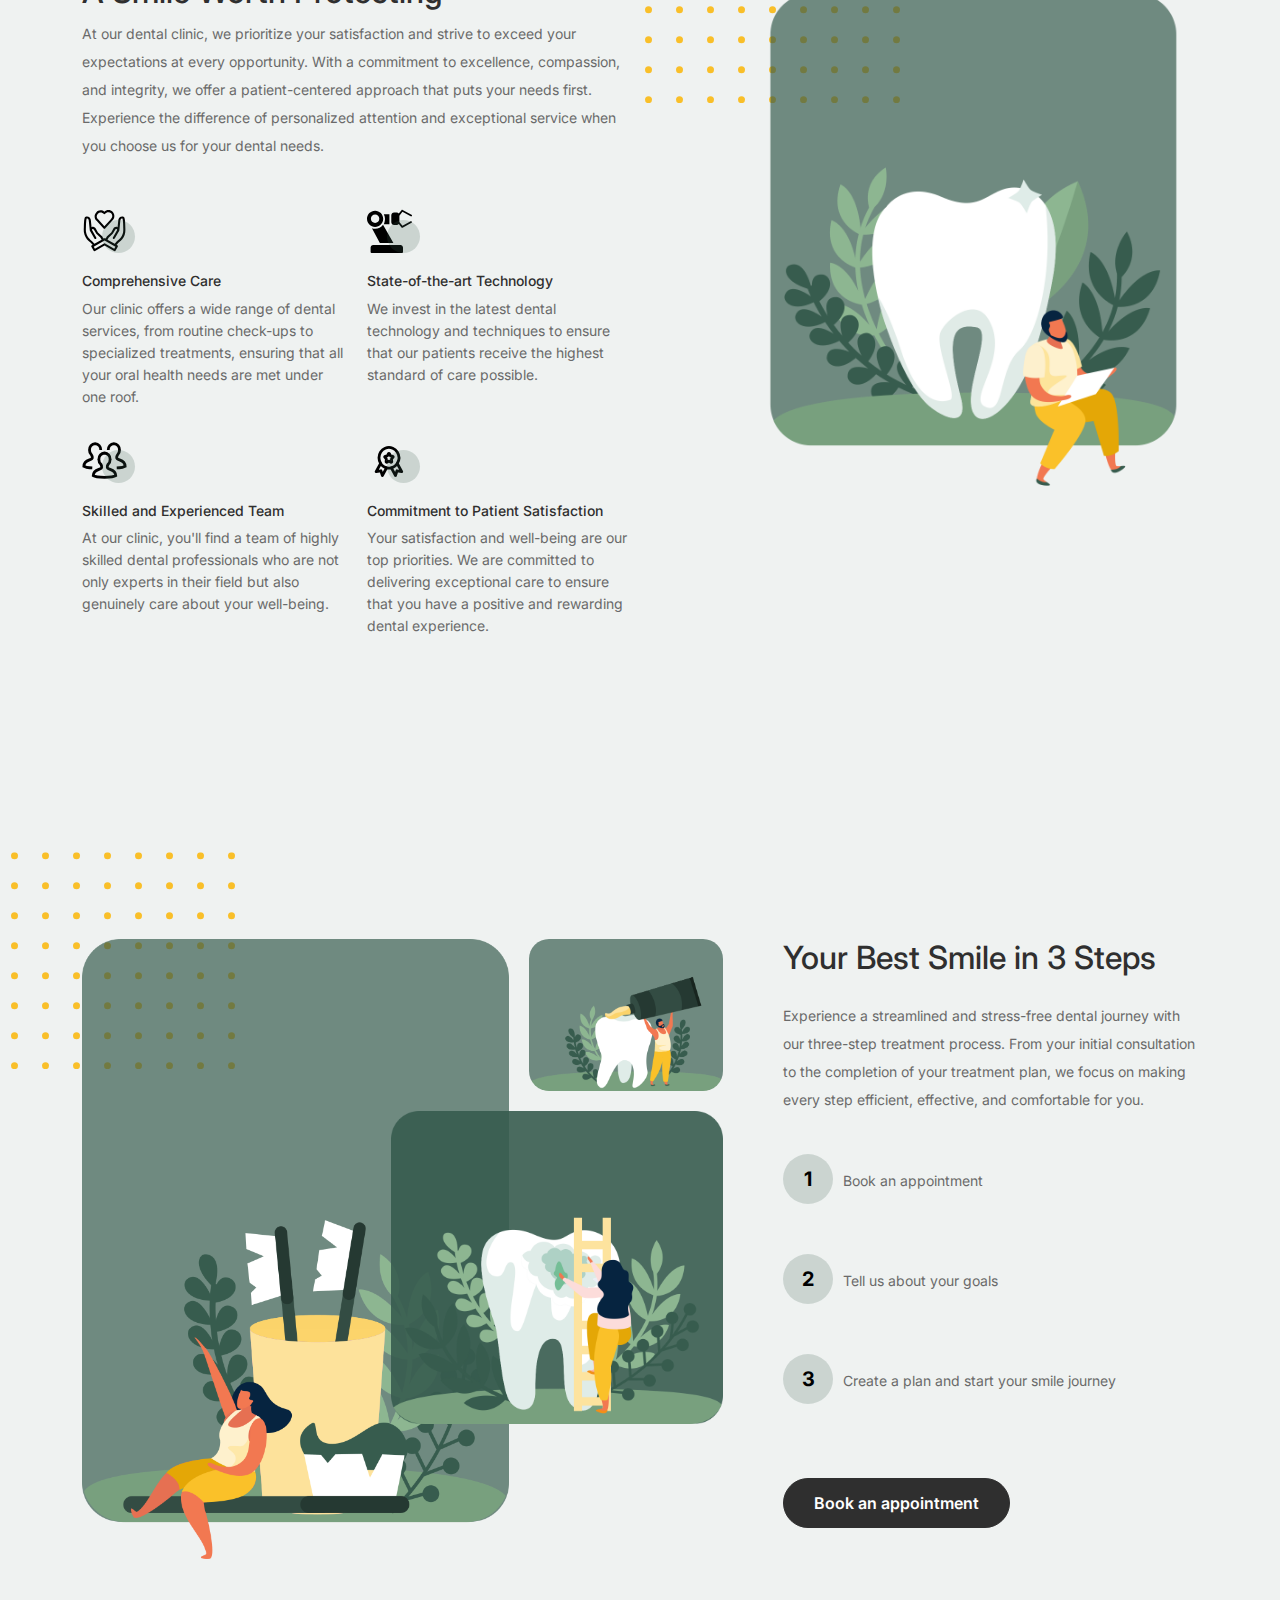
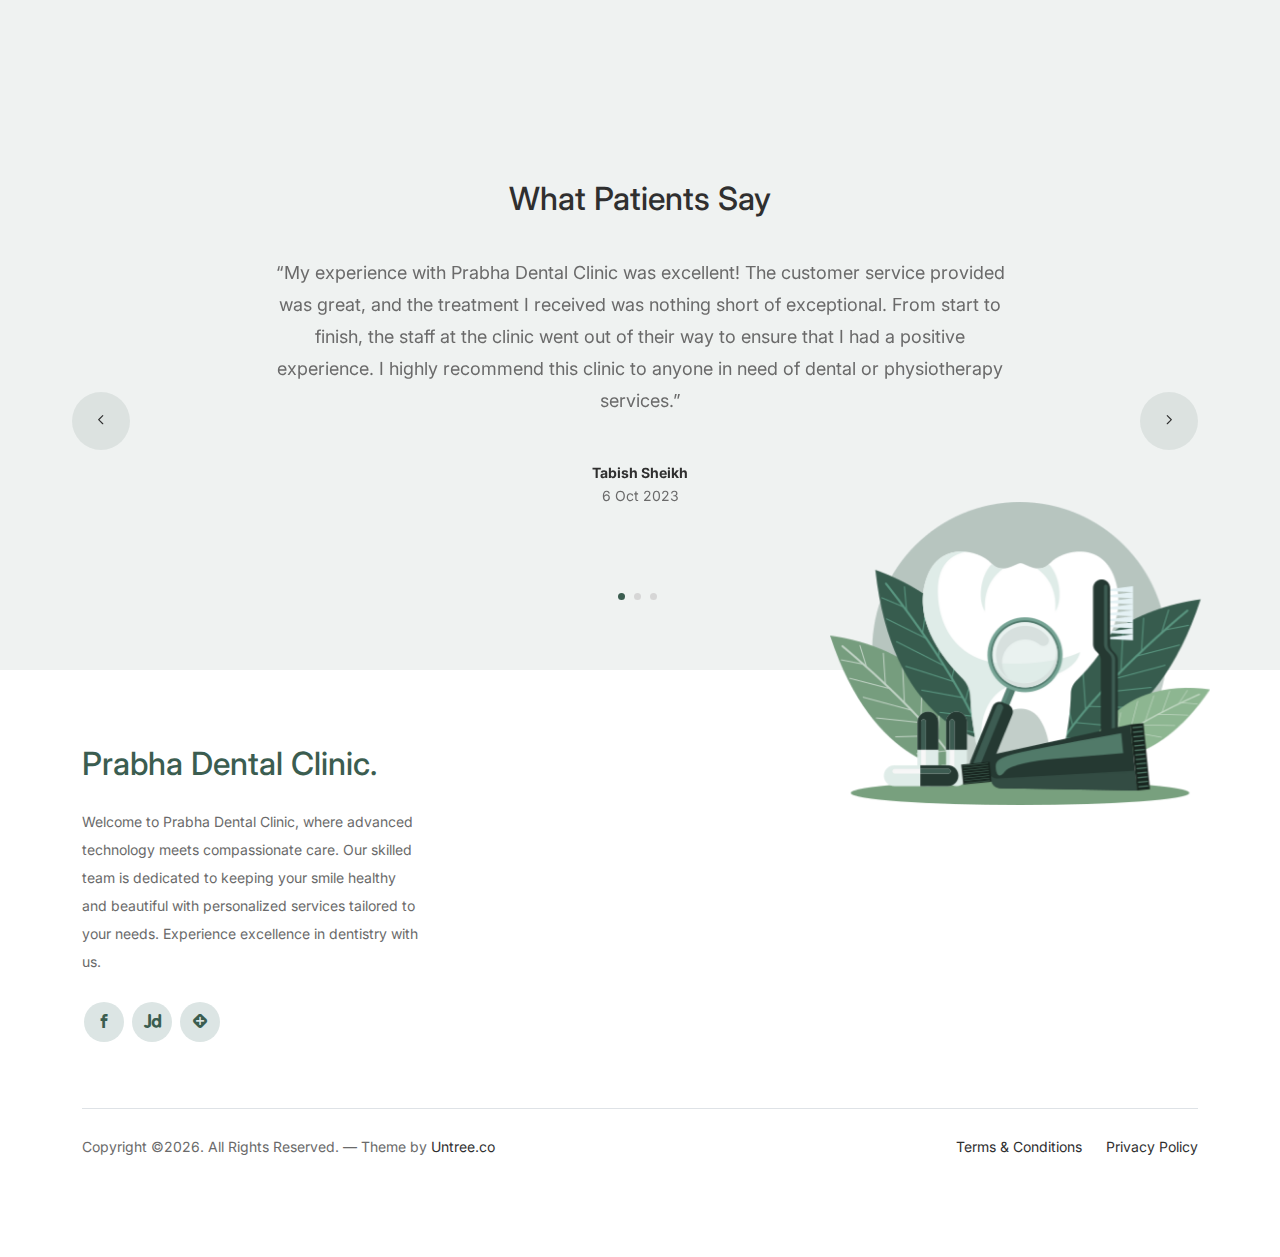
==== commit bb074459: "almost done" ====
--- a/index.html
+++ b/index.html
@@ -10,15 +10,15 @@
 <head>
   <meta charset="utf-8">
   <meta name="viewport" content="width=device-width, initial-scale=1, shrink-to-fit=no">
-  <meta name="author" content="Untree.co">
   <link rel="shortcut icon" href="favicon.png">
 
   <meta name="description" content="" />
-  <meta name="keywords" content="bootstrap, bootstrap4" />
+  <meta name="keywords" content="Best Dental clinic, Clinic Near me , Best Dentist, Orthodontist Hajipur, Braces specialist, RCT clinic, Dentist, Denture clinic, Crown and bridge specialist" />
 
 		<!-- Bootstrap CSS -->
 		<link href="css/bootstrap.min.css" rel="stylesheet">
 		<link href="https://cdnjs.cloudflare.com/ajax/libs/font-awesome/6.0.0-beta3/css/all.min.css" rel="stylesheet">
+		<link href="css/custom-icons.css" rel="stylesheet">
 		<link href="css/tiny-slider.css" rel="stylesheet">
 		<link href="css/style.css" rel="stylesheet">
 		<title>Prabha Dental Clinic, Hajipur </title>
@@ -45,11 +45,6 @@
 						<li><a class="nav-link" href="services.html">Services</a></li>
 						<li><a class="nav-link" href="contact.html">Contact us</a></li>
 					</ul>
-
-					<!-- <ul class="custom-navbar-cta navbar-nav mb-2 mb-md-0 ms-5">
-						<li><a class="nav-link" href="#"><img src="images/user.svg"></a></li>
-						<li><a class="nav-link" href="cart.html"><img src="images/cart.svg"></a></li>
-					</ul> -->
 				</div>
 			</div>
 				
@@ -63,13 +58,13 @@
 						<div class="col-lg-5">
 							<div class="intro-excerpt">
 								<h1>A Multispeciality <span clsas="d-block">Dental Clinic</span></h1>
-								<p class="mb-4">Comprehensive treatment planning by qualified and experienced practitioners using latest technology. </p>
-								<p><a href="" class="btn btn-secondary me-2">Book an appointment</a><a href="services.html" class="btn btn-white-outline">Explore</a></p>
+								<p class="mb-4">Comprehensive dental health care by qualified and experienced doctors. </p>
+								<p><a href="https://form.jotform.com/241416274283354" class="btn btn-secondary me-2">Book an appointment</a><a href="services.html" class="btn btn-white-outline">Explore</a></p>
 							</div>
 						</div>
 						<div class="col-lg-7">
 							<div class="hero-img-wrap">
-								<img src="images/cover_tooth.png" class="img-fluid">
+								<img src="images/main.png" class="img-fluid">
 							</div>
 						</div>
 					</div>
@@ -87,7 +82,7 @@
 								<img src="images/icons/phone.png" alt="Phone icon" class="img-fluid">
 							</div>
 							<div class="col-md-6 info">
-								<h3>Call Us</h3>
+								<h3>Call Us</h3> 
 								<p>+91 947 062 7486</p>
 							</div>
 						</div>
@@ -99,7 +94,7 @@
 							</div>
 							<div class="col-md-6 info">
 								<h3>Opening Hours</h3>
-								<p>9:30 AM - 8:00 PM</p>
+								<p>Mon - Sat: 10 AM - 07 PM <br> Sun: 10 AM - 12 PM (by appointment)</p>
 							</div>
 						</div>
 					</div>
@@ -110,7 +105,7 @@
 							</div>
 							<div class="col-md-6 info">
 								<h3>Location</h3>
-								<p>Yadav Chowk, Hajipur</p>
+								<p>1st floor, Mili Optical’s, Naya Tola Road, <br>Yadav Chowk, Hajipur</p>
 							</div>
 						</div>
 					</div>
@@ -127,7 +122,7 @@
 					<div class="col-md-12 col-lg-3 mb-5 mb-lg-0">
 						<h2 class="mb-4 section-title">Committed to Dental Excellence.</h2>
 						<p class="mb-4">We use advanced tools and equipment in state-of-the-art clinical settings to address our patients’ problems and maintain their oral health. </p>
-						<p><a href="shop.html" class="btn">All services</a></p>
+						<p><a href="services.html" class="btn">All services</a></p>
 					</div> 
 					<!-- End Column 1 -->
 
@@ -190,40 +185,40 @@
 							<div class="col-6 col-md-6">
 								<div class="feature">
 									<div class="icon">
-										<img src="images/truck.svg" alt="Image" class="imf-fluid">
-									</div>
-									<h3>Fast &amp; Free Shipping</h3>
-									<p>Donec vitae odio quis nisl dapibus malesuada. Nullam ac aliquet velit. Aliquam vulputate.</p>
+										<img src="images/icons/care.svg" alt="Care icon" class="imf-fluid">
+									</div>
+									<h3>Comprehensive Care</h3>
+									<p>Our clinic offers a wide range of dental services, from routine check-ups to specialized treatments, ensuring that all your oral health needs are met under one roof. </p>
 								</div>
 							</div>
 
 							<div class="col-6 col-md-6">
 								<div class="feature">
 									<div class="icon">
-										<img src="images/bag.svg" alt="Image" class="imf-fluid">
-									</div>
-									<h3>Easy to Shop</h3>
-									<p>Donec vitae odio quis nisl dapibus malesuada. Nullam ac aliquet velit. Aliquam vulputate.</p>
+										<img src="images/icons/robot.svg" alt="Technology icon" class="imf-fluid">
+									</div>
+									<h3>State-of-the-art Technology</h3>
+									<p>We invest in the latest dental technology and techniques to ensure that our patients receive the highest standard of care possible. </p>
 								</div>
 							</div>
 
 							<div class="col-6 col-md-6">
 								<div class="feature">
 									<div class="icon">
-										<img src="images/support.svg" alt="Image" class="imf-fluid">
-									</div>
-									<h3>24/7 Support</h3>
-									<p>Donec vitae odio quis nisl dapibus malesuada. Nullam ac aliquet velit. Aliquam vulputate.</p>
+										<img src="images/icons/team.svg" alt="Team icon" class="imf-fluid">
+									</div>
+									<h3>Skilled and Experienced Team</h3>
+									<p>At our clinic, you'll find a team of highly skilled dental professionals who are not only experts in their field but also genuinely care about your well-being.</p>
 								</div>
 							</div>
 
 							<div class="col-6 col-md-6">
 								<div class="feature">
 									<div class="icon">
-										<img src="images/return.svg" alt="Image" class="imf-fluid">
-									</div>
-									<h3>Hassle Free Returns</h3>
-									<p>Donec vitae odio quis nisl dapibus malesuada. Nullam ac aliquet velit. Aliquam vulputate.</p>
+										<img src="images/icons/badge.svg" alt="Satisfaction icon" class="imf-fluid">
+									</div>
+									<h3>Commitment to Patient Satisfaction</h3>
+									<p>Your satisfaction and well-being are our top priorities. We are committed to delivering exceptional care to ensure that you have a positive and rewarding dental experience.</p>
 								</div>
 							</div>
 
@@ -247,27 +242,21 @@
 				<div class="row justify-content-between">
 					<div class="col-lg-7 mb-5 mb-lg-0">
 						<div class="imgs-grid">
-							<div class="grid grid-1"><img src="images/img-grid-1.jpg" alt="Untree.co"></div>
-							<div class="grid grid-2"><img src="images/img-grid-2.jpg" alt="Untree.co"></div>
-							<div class="grid grid-3"><img src="images/img-grid-3.jpg" alt="Untree.co"></div>
+							<div class="grid grid-1"><img src="images/art1.png" alt="Untree.co"></div>
+							<div class="grid grid-2"><img src="images/art2.png" alt="Untree.co"></div>
+							<div class="grid grid-3"><img src="images/art3.png" alt="Untree.co"></div>
 						</div>
 					</div>
 					<div class="col-lg-5 ps-lg-5">
 						<h2 class="section-title mb-4">Your Best Smile in 3 Steps</h2>
 						<p>Experience a streamlined and stress-free dental journey with our three-step treatment process. From your initial consultation to the completion of your treatment plan, we focus on making every step efficient, effective, and comfortable for you. </p>
-
-						<!-- <ul class="list-unstyled list-with-number my-4">
-							<li>Donec vitae odio quis nisl dapibus malesuada</li>
-							<li>Donec vitae odio quis nisl dapibus malesuada</li>
-							<li>Donec vitae odio quis nisl dapibus malesuada</li>
-						</ul> -->
 
 						<div class="list-with-number my-4">
 							<div>Book an appointment</div>
 							<div>Tell us about your goals</div>
 							<div>Create a plan and start your smile journey</div>
 						  </div>
-						<p><a href="#" class="btn">Explore</a></p>
+						<p><a href="https://form.jotform.com/241416274283354" class="btn">Book an appointment</a></p>
 					</div>
 				</div>
 			</div>
@@ -337,8 +326,8 @@
 						<div class="testimonial-slider-wrap text-center">
 
 							<div id="testimonial-nav">
-								<span class="prev" data-controls="prev"><span class="fa fa-chevron-left"></span></span>
-								<span class="next" data-controls="next"><span class="fa fa-chevron-right"></span></span>
+								<span class="prev" data-controls="prev"><span class="icon-left-chevron"></span></span>
+								<span class="next" data-controls="next"><span class="icon-right-chevron"></span></span>
 							</div>
 
 							<div class="testimonial-slider">
@@ -426,89 +415,32 @@
 			<div class="container relative">
 
 				<div class="sofa-img">
-					<img src="images/footer_tooth.png" alt="Image" class="img-fluid">
-				</div>
-
-				<!-- <div class="row">
-					<div class="col-lg-8">
-						<div class="subscription-form">
-							<h3 class="d-flex align-items-center"><span class="me-1"><img src="images/envelope-outline.svg" alt="Image" class="img-fluid"></span><span>Subscribe to Newsletter</span></h3>
-
-							<form action="#" class="row g-3">
-								<div class="col-auto">
-									<input type="text" class="form-control" placeholder="Enter your name">
-								</div>
-								<div class="col-auto">
-									<input type="email" class="form-control" placeholder="Enter your email">
-								</div>
-								<div class="col-auto">
-									<button class="btn btn-primary">
-										<span class="fa fa-paper-plane"></span>
-									</button>
-								</div>
-							</form>
-
-						</div>
-					</div>
-				</div> -->
+					<img src="images/footer.png" alt="Image" class="img-fluid">
+				</div>
 
 				<div class="row g-5 mb-5">
 					<div class="col-lg-4">
 						<div class="mb-4 footer-logo-wrap"><a href="#" class="footer-logo">Prabha Dental Clinic<span>.</span></a></div>
-						<p class="mb-4">Donec facilisis quam ut purus rutrum lobortis. Donec vitae odio quis nisl dapibus malesuada. Nullam ac aliquet velit. Aliquam vulputate velit imperdiet dolor tempor tristique. Pellentesque habitant</p>
+						<p class="mb-4">Welcome to Prabha Dental Clinic, where advanced technology meets compassionate care. Our skilled team is dedicated to keeping your smile healthy and beautiful with personalized services tailored to your needs. Experience excellence in dentistry with us.
+						</p>
 
 						<ul class="list-unstyled custom-social">
-							<li><a href="#"><span class="fa fa-brands fa-facebook-f"></span></a></li>
-							<li><a href="#"><span class="fa fa-brands fa-twitter"></span></a></li>
-							<li><a href="#"><span class="fa fa-brands fa-instagram"></span></a></li>
-							<li><a href="#"><span class="fa fa-brands fa-linkedin"></span></a></li>
+							<li><a href="https://www.facebook.com/prabhadental"><span class="icon-facebook"></span></a></li>
+							<li><a href="https://www.justdial.com/Vaishali/Prabha-Dental-Clinic-Jp-Colony/9999PX624-X624-141225151510-T9M4_BZDET"><span class="icon-justdial"></span></a></li>
+							<li><a href="https://www.lybrate.com/hajipur/clinic/prabha-dental-clinic-yadav-chowk-04f5"><span class="icon-lybrate"></span></a></li>
 						</ul>
 					</div>
 
-					<!-- <div class="col-lg-8">
-						<div class="row links-wrap">
-							<div class="col-6 col-sm-6 col-md-3">
-								<ul class="list-unstyled">
-									<li><a href="#">About us</a></li>
-									<li><a href="#">Services</a></li>
-									<li><a href="#">Blog</a></li>
-									<li><a href="#">Contact us</a></li>
-								</ul>
-							</div>
-
-							<div class="col-6 col-sm-6 col-md-3">
-								<ul class="list-unstyled">
-									<li><a href="#">Support</a></li>
-									<li><a href="#">Knowledge base</a></li>
-									<li><a href="#">Live chat</a></li>
-								</ul>
-							</div>
-
-							<div class="col-6 col-sm-6 col-md-3">
-								<ul class="list-unstyled">
-									<li><a href="#">Jobs</a></li>
-									<li><a href="#">Our team</a></li>
-									<li><a href="#">Leadership</a></li>
-									<li><a href="#">Privacy Policy</a></li>
-								</ul>
-							</div>
-
-							<div class="col-6 col-sm-6 col-md-3">
-								<ul class="list-unstyled">
-									<li><a href="#">Nordic Chair</a></li>
-									<li><a href="#">Kruzo Aero</a></li>
-									<li><a href="#">Ergonomic Chair</a></li>
-								</ul>
-							</div>
-						</div>
-					</div> -->
+					<div class="col-lg-8">
+						<iframe src="https://www.google.com/maps/embed?pb=!1m18!1m12!1m3!1d3595.2749645313775!2d85.21073207612757!3d25.69531861134365!2m3!1f0!2f0!3f0!3m2!1i1024!2i768!4f13.1!3m3!1m2!1s0x39ed5c3c5ca905e7%3A0xb53464c7b3f09c5a!2sPrabha%20Dental%20Clinic!5e0!3m2!1sde!2sde!4v1715335198116!5m2!1sde!2sde" height="250" style="border:0;" allowfullscreen="" loading="lazy" referrerpolicy="no-referrer-when-downgrade"></iframe>
+					</div>
 
 				</div>
 
 				<div class="border-top copyright">
 					<div class="row pt-4">
 						<div class="col-lg-6">
-							<p class="mb-2 text-center text-lg-start">Copyright &copy;<script>document.write(new Date().getFullYear());</script>. All Rights Reserved. &mdash; Designed with love by <a href="https://untree.co">Untree.co</a> Distributed By <a hreff="https://themewagon.com">ThemeWagon</a>  <!-- License information: https://untree.co/license/ -->
+							<p class="mb-2 text-center text-lg-start">Copyright &copy;<script>document.write(new Date().getFullYear());</script>. All Rights Reserved. &mdash; Theme by <a href="https://untree.co">Untree.co</a>  <!-- License information: https://untree.co/license/ -->
             </p>
 						</div>
 
--- a/css/custom-icons.css
+++ b/css/custom-icons.css
@@ -0,0 +1,43 @@
+@font-face {
+    font-family: 'icomoon';
+    src:  url('../fonts/icomoon.eot');
+    src:  url('../fonts/icomoon.eot') format('embedded-opentype'),
+      url('../fonts/icomoon.ttf') format('truetype'),
+      url('../fonts/icomoon.woff') format('woff'),
+      url('../fonts/icomoon.svg') format('svg');
+    font-weight: normal;
+    font-style: normal;
+    font-display: block;
+  }
+  
+  [class^="icon-"], [class*=" icon-"] {
+    /* use !important to prevent issues with browser extensions that change fonts */
+    font-family: 'icomoon' !important;
+    speak: never;
+    font-style: normal;
+    font-weight: normal;
+    font-variant: normal;
+    text-transform: none;
+    line-height: 1;
+  
+    /* Better Font Rendering =========== */
+    -webkit-font-smoothing: antialiased;
+    -moz-osx-font-smoothing: grayscale;
+  }
+
+  .icon-right-chevron:before {
+    content: "\e900";
+  }
+  .icon-left-chevron:before {
+    content: "\e901";
+  }
+  .icon-justdial:before {
+    content: "\e902";
+  }
+  .icon-lybrate:before {
+    content: "\e903";
+  }
+  .icon-facebook:before {
+    content: "\ea90";
+  }
+  --- a/css/style.css
+++ b/css/style.css
@@ -306,6 +306,9 @@
       border-radius: 50%;
       right: -8px;
       bottom: 0; }
+    .feature .icon img {
+      width: 45px;
+      height: 45px;}
   .feature h3 {
     font-size: 14px;
     color: #2f2f2f; }
@@ -327,7 +330,7 @@
       content: "";
       width: 255px;
       height: 217px;
-      background-image: url("../images/dots-green.svg");
+      background-image: url("../images/dots-yellow.svg");
       background-size: contain;
       background-repeat: no-repeat;
       -webkit-transform: translate(-40%, -40%);
@@ -403,9 +406,9 @@
   justify-content: center;
   font-size:20px;
   font-weight: bold;
-  background-color:#f9c02715;
+  background-color:rgba(59, 93, 80, 0.2);
   border-radius:50%;
-  color:#f9c027;
+  color:#000;
 }
 
 .information {
